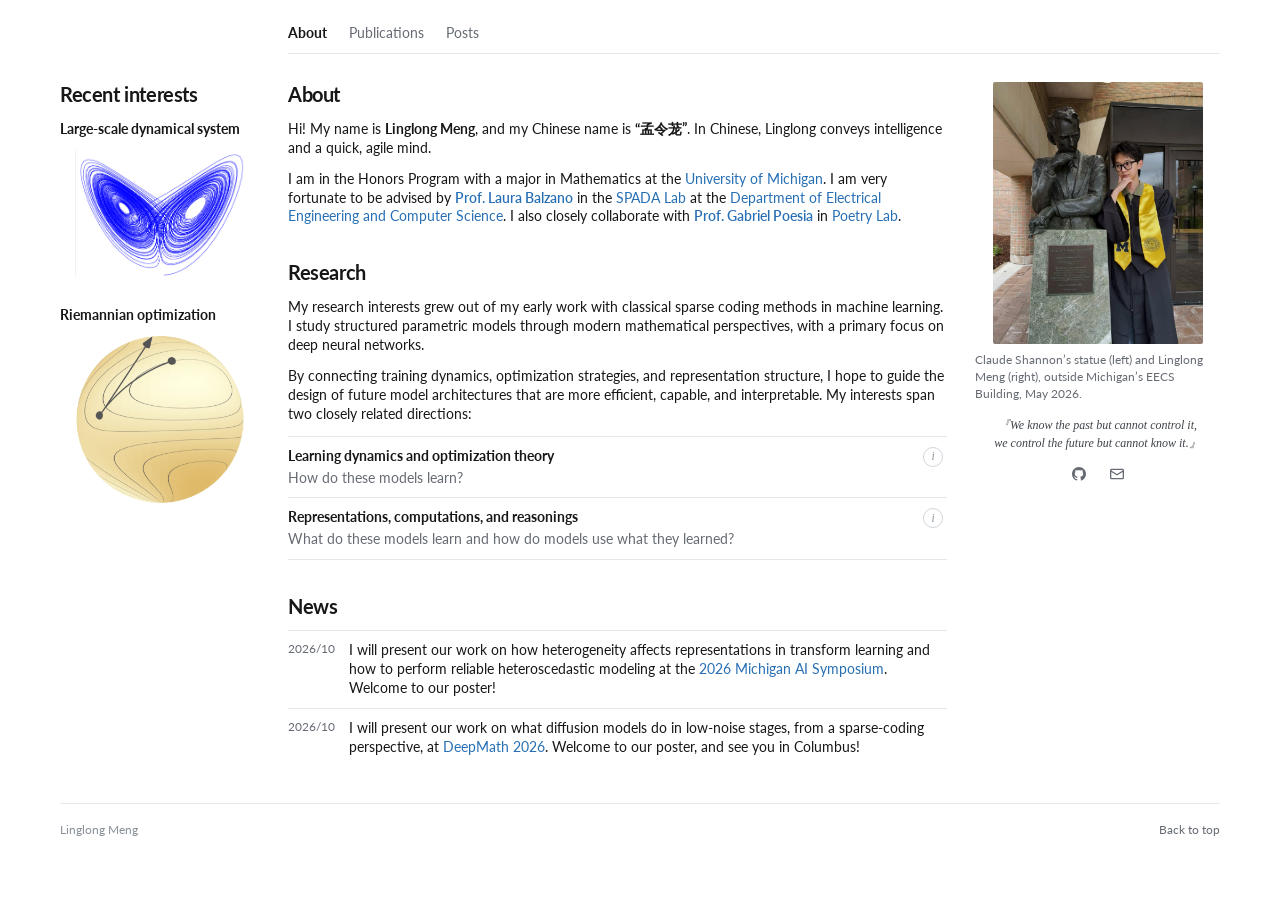
==== index.html @ 14cb66b0 "Reduce recent interests illustrations slightly" ====
<!doctype html>
<html lang="en">
  <head>
    <meta charset="UTF-8" />
    <meta name="viewport" content="width=device-width, initial-scale=1.0" />
    <meta
      name="description"
      content="Linglong Meng studies deep learning theory and optimization at the University of Michigan."
    />
    <meta name="theme-color" content="#ffffff" />
    <meta property="og:title" content="Linglong Meng" />
    <meta
      property="og:description"
      content="Studying deep learning theory and optimization at the University of Michigan."
    />
    <meta property="og:type" content="website" />
    <meta property="og:url" content="https://hideonb8sh.github.io/" />
    <meta
      property="og:image"
      content="https://hideonb8sh.github.io/assets/portrait.jpg"
    />
    <title>Linglong Meng</title>
    <link rel="preconnect" href="https://fonts.googleapis.com" />
    <link rel="preconnect" href="https://fonts.gstatic.com" crossorigin />
    <link
      href="https://fonts.googleapis.com/css2?family=Lato:wght@400;700&amp;display=swap"
      rel="stylesheet"
    />
    <link rel="stylesheet" href="styles.css?v=20261012-3" />
  </head>
  <body class="home-page" id="top">
    <a class="skip-link" href="#main-content">Skip to content</a>

    <div class="page-shell">
      <aside
        class="panel interests-panel interests-column"
        id="recent-interests"
        aria-labelledby="interests-title"
      >
        <h2 class="panel-title" id="interests-title">Recent interests</h2>
        <div class="interest-list">
          <figure class="interest-item">
            <figcaption>Large-scale dynamical system</figcaption>
            <img
              class="dynamics-illustration"
              src="assets/recent-dynamical-system.png"
              alt="Blue trajectories of a dynamical system forming a two-lobed attractor"
              width="762"
              height="595"
              loading="lazy"
            />
          </figure>
          <figure class="interest-item">
            <figcaption>Riemannian optimization</figcaption>
            <img
              src="assets/recent-riemannian-optimization.png"
              alt="Optimization paths and a tangent direction on a curved manifold"
              width="616"
              height="616"
              loading="lazy"
            />
          </figure>
        </div>
      </aside>

      <div class="profile-column">
        <aside class="profile-card" aria-label="Linglong Meng profile">
          <div class="portrait-frame">
            <img
              src="assets/portrait.jpg"
              alt="Claude Shannon statue and Linglong Meng outside the EECS Building"
              width="1361"
              height="1800"
            />
          </div>

          <p class="portrait-caption">
            Claude Shannon’s statue (left) and Linglong Meng (right), outside
            Michigan’s EECS Building, May 2026.
          </p>
          <p class="profile-quote">
            <span>『We know the past but cannot control it,</span>
            <span>we control the future but cannot know it.』</span>
          </p>
          <div class="profile-links" aria-label="Contact links">
            <a
              class="profile-icon-link github-link"
              href="https://github.com/Hideonb8sh"
              target="_blank"
              rel="noreferrer"
              aria-label="Linglong Meng on GitHub"
              title="GitHub"
            >
              <span
                class="profile-icon profile-icon-github"
                aria-hidden="true"
              ></span>
            </a>
            <a
              class="profile-icon-link email-link"
              href="mailto:linglong@umich.edu"
              aria-label="Email Linglong Meng at linglong@umich.edu"
              title="linglong@umich.edu"
            >
              <span
                class="profile-icon profile-icon-mail"
                aria-hidden="true"
              ></span>
            </a>
          </div>
        </aside>

      </div>

      <div class="main-column">
        <nav class="site-nav" aria-label="Primary navigation">
          <a class="active" href="#about" aria-current="page">About</a>
          <a href="publications.html">Publications</a>
          <a href="posts.html">Posts</a>
        </nav>

        <main id="main-content">
          <section class="panel about-panel" id="about" aria-labelledby="about-title">
            <h1 class="panel-title" id="about-title">About</h1>

            <div class="about-copy">
              <p class="intro-line">
                Hi! My name is <span class="person-name">Linglong Meng</span>, and
                my Chinese name is
                <span class="chinese-name" lang="zh">“孟令茏”</span>. In Chinese,
                Linglong conveys intelligence and a quick, agile mind.
              </p>
              <p>
                I am in the Honors Program with a major in Mathematics at the
                <a
                  class="institution-link"
                  href="https://umich.edu/"
                  target="_blank"
                  rel="noreferrer"
                  >University of Michigan</a
                >. I am very fortunate to be advised by
                <a
                  class="person-link"
                  href="https://web.eecs.umich.edu/~girasole/"
                  target="_blank"
                  rel="noreferrer"
                  >Prof. Laura Balzano</a
                >
                in the
                <a
                  class="lab-link"
                  href="https://web.eecs.umich.edu/~girasole/?page_id=235"
                  target="_blank"
                  rel="noreferrer"
                  >SPADA Lab</a
                >
                at the
                <a
                  class="institution-link"
                  href="https://eecs.engin.umich.edu/"
                  target="_blank"
                  rel="noreferrer"
                >Department of Electrical Engineering and Computer Science</a
                >. I also closely collaborate with
                <a
                  class="person-link"
                  href="https://gpoesia.com/"
                  target="_blank"
                  rel="noreferrer"
                  >Prof. Gabriel Poesia</a
                >
                in
                <a
                  class="lab-link"
                  href="https://poetrylab.eecs.umich.edu/"
                  target="_blank"
                  rel="noreferrer"
                  >Poetry Lab</a
                >.
              </p>
            </div>
          </section>

          <section
            class="panel research-panel"
            id="research"
            aria-labelledby="research-title"
          >
            <h2 class="panel-title" id="research-title">Research</h2>
            <p class="research-origin">
              My research interests grew out of my early work with classical sparse
              coding methods in machine learning. I study structured parametric
              models through modern mathematical perspectives, with a primary
              focus on deep neural networks.
            </p>
            <p class="research-origin">
              By connecting training dynamics, optimization strategies, and
              representation structure, I hope to guide the design of future model
              architectures that are more efficient, capable, and interpretable.
              My interests span two closely related directions:
            </p>

            <ol class="research-list">
              <li class="hover-dialog-card" tabindex="0">
                <h3>Learning dynamics and optimization theory</h3>
                <p class="research-card-question">How do these models learn?</p>
                <div class="hover-dialog">
                  <p>
                    I study training dynamics, the implicit bias of optimization
                    algorithms, low-dimensional learning dynamics, and the emergence
                    of features throughout training.
                  </p>
                </div>
              </li>
              <li class="hover-dialog-card" tabindex="0">
                <h3>Representations, computations, and reasonings</h3>
                <p class="research-card-question">
                  What do these models learn and how do models use what they learned?
                </p>
                <div class="hover-dialog">
                  <p>
                    I investigate structured representations, sparse and low-rank
                    structure, functional circuits, and mechanistic explanations of
                    learned computation.
                  </p>
                </div>
              </li>
            </ol>
          </section>

          <section class="panel news-panel" id="news" aria-labelledby="news-title">
            <h2 class="panel-title" id="news-title">News</h2>
            <div class="news-item">
              <time class="news-label" datetime="2026-10">2026/10</time>
              <p>
                I will present our work on how heterogeneity affects representations
                in transform learning and how to perform reliable heteroscedastic
                modeling at the <a
                  href="https://ai.engin.umich.edu/events/2026-ai-symposium/"
                  target="_blank"
                  rel="noreferrer"
                  >2026 Michigan AI Symposium</a
                >. Welcome to our poster!
              </p>
            </div>
            <div class="news-item">
              <time class="news-label" datetime="2026-10">2026/10</time>
              <p>
                I will present our work on what diffusion models do in low-noise
                stages, from a sparse-coding perspective, at <a
                  href="https://deepmath-conference.com/"
                  target="_blank"
                  rel="noreferrer"
                  >DeepMath 2026</a
                >.
                Welcome to our poster, and see you in Columbus!
              </p>
            </div>
          </section>

        </main>
      </div>

    </div>

    <footer class="site-footer">
      <p>Linglong Meng</p>
      <a href="#top">Back to top</a>
    </footer>
  </body>
</html>
---- styles.css ----
:root {
  color-scheme: light;
  --blue: #276fb4;
  --blue-dark: #174f83;
  --text: #171717;
  --muted: #666b73;
  --faint: #8a9098;
  --line: #e4e7eb;
  --line-strong: #cfd5dc;
  --surface: #f6f7f8;
  --paper: #ffffff;
  --yellow: #d49a25;
  --font: "Lato", Verdana, Helvetica, "PingFang SC", "Noto Sans CJK SC",
    sans-serif;
  --serif: Georgia, "Times New Roman", serif;
  --ease-out: cubic-bezier(0.22, 1, 0.36, 1);
}

* { box-sizing: border-box; }
html { scroll-behavior: smooth; }

body {
  min-height: 100vh;
  margin: 0;
  color: var(--text);
  background: var(--paper);
  font-family: var(--font);
  font-size: 14px;
  line-height: 1.35;
  text-rendering: optimizeLegibility;
  -webkit-font-smoothing: antialiased;
}

a { color: var(--blue); text-decoration: none; }
a:hover, a:focus-visible { color: var(--blue-dark); text-decoration: underline; text-underline-offset: 3px; }
a:focus-visible, button:focus-visible, [tabindex="0"]:focus-visible { outline: 2px solid var(--blue); outline-offset: 3px; }

.skip-link {
  position: fixed;
  z-index: 100;
  top: 12px;
  left: 12px;
  padding: 8px 12px;
  color: #fff;
  background: var(--blue-dark);
  transform: translateY(-180%);
  transition: transform 160ms ease;
}

.skip-link:focus { transform: translateY(0); }

.page-shell, .site-footer { width: min(900px, calc(100% - 40px)); margin: 0 auto; }
.page-shell { padding: 24px 0 36px; }
.main-column, main { min-width: 0; }

.site-nav {
  display: flex;
  justify-content: flex-start;
  gap: 22px;
  margin-bottom: 28px;
  padding-bottom: 10px;
  border-bottom: 1px solid var(--line);
  font-size: 14px;
}

.site-nav a { color: var(--muted); }
.site-nav a:hover, .site-nav a:focus-visible, .site-nav a.active { color: var(--text); text-decoration: none; }
.site-nav a.active { font-weight: 700; }

.panel { margin: 0; padding: 0; background: transparent; border: 0; box-shadow: none; }
.panel + .panel, .post-section { margin-top: 34px; }

.section-label, .filter-eyebrow, .post-kicker {
  margin: 0 0 4px;
  color: var(--muted);
  font-size: 12px;
  font-weight: 400;
}

.hero-title, .panel-title, .filter-heading h1 {
  margin: 0 0 14px;
  color: var(--text);
  font-weight: 700;
  letter-spacing: -0.02em;
  line-height: 1.2;
}

.hero-title { font-size: 28px; }
.panel-title, .filter-heading h1 { font-size: 20px; }

.about-copy p, .research-origin, .news-item p { margin: 0 0 12px; }
.about-copy .intro-line { font-size: 14px; }
.person-name, .chinese-name { font-weight: 700; }
.person-link { color: var(--blue); font-weight: 600; }
.institution-link, .lab-link { color: var(--blue); }
.lab-name { color: var(--text); }

/* Home */
.home-page .page-shell {
  width: min(1160px, calc(100% - 40px));
  display: grid;
  grid-template-columns: 200px minmax(0, 1fr) 245px;
  grid-template-rows: auto auto;
  gap: 0 28px;
}

.home-page .site-footer { width: min(1160px, calc(100% - 40px)); }
.home-page .main-column { display: contents; }
.home-page .site-nav { grid-column: 2 / -1; grid-row: 1; }
.home-page .interests-column { grid-column: 1; grid-row: 2; min-width: 0; }
.home-page main { grid-column: 2; grid-row: 2; }
.home-page .profile-column { grid-column: 3; grid-row: 2; }
.profile-card { text-align: center; }

.portrait-frame {
  width: 210px;
  max-width: 100%;
  margin: 0 auto;
  aspect-ratio: 4 / 5;
  overflow: hidden;
  background: var(--surface);
  border-radius: 2px;
}

.portrait-frame img { width: 100%; height: 100%; display: block; object-fit: cover; object-position: 50% 43%; }
.portrait-caption { margin: 8px 0 0; color: var(--muted); font-size: 0.72rem; line-height: 1.45; text-align: left; }

.profile-quote {
  margin: 14px 0 8px;
  color: #3f4349;
  font-family: var(--serif);
  font-size: 0.75rem;
  font-style: italic;
  line-height: 1.5;
}

.profile-quote span { display: block; white-space: nowrap; }

.profile-links { display: flex; justify-content: center; gap: 10px; }
.profile-icon-link { width: 28px; height: 28px; display: grid; place-items: center; color: var(--muted); }
.profile-icon-link:hover, .profile-icon-link:focus-visible { color: var(--blue); border-color: var(--blue); text-decoration: none; }

.profile-icon {
  width: 14px;
  height: 14px;
  display: block;
  background: currentColor;
  mask-repeat: no-repeat;
  mask-position: center;
  mask-size: contain;
  -webkit-mask-repeat: no-repeat;
  -webkit-mask-position: center;
  -webkit-mask-size: contain;
}

.profile-icon-github { mask-image: url("assets/mark-github-16.svg"); -webkit-mask-image: url("assets/mark-github-16.svg"); }
.profile-icon-mail { mask-image: url("assets/mail-16.svg"); -webkit-mask-image: url("assets/mail-16.svg"); }
.news-panel { padding-top: 0; }
.news-panel .panel-title { margin-bottom: 12px; }

.news-item {
  display: flex;
  gap: 14px;
  padding: 10px 0;
  border-top: 1px solid var(--line);
}

.news-label { flex: 0 0 auto; color: var(--muted); font-size: 0.78rem; }
.news-item + .news-item { border-top: 1px solid var(--line); }
.news-item p { margin: 0; }

.research-question {
  margin: 0 0 14px;
}

.research-question p { margin: 0; font: inherit; }
.research-question .research-question-label { margin-bottom: 4px; font-weight: 700; }

.research-list {
  margin: 10px 0 0;
  padding: 0;
  list-style: none;
  border-top: 1px solid var(--line);
}

.research-list li { position: relative; padding: 10px 32px 10px 0; border-bottom: 1px solid var(--line); }
.research-list h3 { margin: 0; font: inherit; font-weight: 700; }
.research-card-question { margin: 3px 0 0; color: var(--muted); font: inherit; }
.research-list .hover-dialog-card::after { top: 10px; }
.research-list .hover-dialog p { font: inherit; line-height: 1.45; }

.interest-list { display: grid; grid-template-columns: minmax(0, 1fr); gap: 24px; }
.interest-item { min-width: 0; margin: 0; }
.interest-item figcaption { margin-bottom: 10px; color: var(--text); font-weight: 700; }
.interest-item img { display: block; width: 85%; max-width: 170px; height: auto; margin: 0 auto; background: var(--paper); }
.interest-item .dynamics-illustration { clip-path: inset(0 0.8% 3.8% 0.3%); }

/* Secondary pages */
.posts-page .page-shell, .publications-page .page-shell { width: min(900px, calc(100% - 40px)); }
.posts-page .profile-column, .publications-page .profile-column { display: none; }
.publications-page .post-section { margin-top: 0; }
.publications-page h1.panel-title { font-size: 28px; }

.filter-panel {
  display: flex;
  align-items: flex-end;
  justify-content: space-between;
  gap: 28px;
  margin-bottom: 44px;
}

.filter-heading h1 { margin-bottom: 0; font-size: 28px; }
.filter-controls { display: flex; flex-wrap: nowrap; justify-content: flex-end; gap: 6px; overflow-x: auto; }

.filter-button, .pagination-button {
  appearance: none;
  border: 1px solid var(--line-strong);
  background: #fff;
  color: var(--muted);
  font: inherit;
  cursor: pointer;
}

.filter-button { flex: 0 0 auto; padding: 6px 10px; border-radius: 999px; font-size: 0.75rem; }
.filter-button:hover, .filter-button:focus-visible, .filter-button.is-active { color: #fff; background: var(--blue); border-color: var(--blue); }
.projects-section-bare { margin-top: 0; }
.section-heading { position: relative; margin-bottom: 4px; }
.section-heading .panel-title { margin-bottom: 0; }
.post-list { display: grid; }
.post-card { position: relative; padding: 18px 0; border-top: 1px solid var(--line); }
.post-card[hidden], .filter-empty[hidden] { display: none; }

.project-feature-card {
  display: grid;
  grid-template-columns: minmax(0, 1fr) 290px;
  grid-template-areas: "title visual" "copy visual";
  gap: 12px 34px;
  align-items: start;
}

.project-feature-title, .project-card > h3 {
  grid-area: title;
  margin: 0;
  color: var(--text);
  font-size: 16px;
  font-weight: 600;
  line-height: 1.35;
}

.project-feature-copy { grid-area: copy; min-width: 0; }
.project-category-labels { display: flex; flex-wrap: wrap; gap: 6px; }

.project-category-label {
  width: fit-content;
  margin: 0 0 13px;
  color: var(--muted);
  font-size: 0.72rem;
  font-weight: 600;
  letter-spacing: 0.035em;
  text-transform: uppercase;
}

.project-category-labels .project-category-label { margin-bottom: 0; }
.project-sublist { margin: 0; padding: 0; display: flex; flex-wrap: wrap; gap: 8px 18px; list-style: none; }
.project-sublist li { position: relative; }
.project-sublist h4 { margin: 0; font-size: 0.82rem; font-weight: 500; }
.project-link, .project-title-link { color: var(--blue); }

.project-visual {
  grid-area: visual;
  min-width: 0;
  margin: 0;
  overflow: hidden;
  border: 1px solid var(--line);
  border-radius: 5px;
  background: #07101d;
}

.project-visual, .project-visual img, .project-visual-animated { width: 100%; aspect-ratio: 3 / 2; }
.project-visual img { height: 100%; display: block; object-fit: cover; }

.project-compact-card { display: grid; grid-template-columns: minmax(0, 1fr) auto; gap: 20px; align-items: center; }
.project-compact-card > h3 { grid-area: auto; font-size: 1.02rem; }

.project-pagination { margin-top: 24px; display: flex; align-items: center; justify-content: center; gap: 8px; }
.project-pagination[hidden] { display: none; }
.pagination-pages { display: flex; gap: 6px; }
.pagination-button { min-width: 34px; min-height: 34px; padding: 5px 10px; border-radius: 4px; font-size: 0.75rem; }
.pagination-button:hover:not(:disabled), .pagination-button:focus-visible, .pagination-button.is-active { color: #fff; background: var(--blue); border-color: var(--blue); }
.pagination-button:disabled { opacity: 0.38; cursor: default; }
.filter-empty { padding: 28px 0; color: var(--muted); border-top: 1px solid var(--line); }
.post-card-empty { color: var(--muted); }
.post-card-empty h3 { margin: 0 0 8px; color: var(--text); font-size: 14px; font-weight: 700; }
.post-card-empty > p:last-child { margin-bottom: 0; }

/* Lightweight hover descriptions */
.hover-dialog-card { position: relative; }

.hover-dialog-card::after {
  content: "i";
  position: absolute;
  top: 17px;
  right: 4px;
  width: 18px;
  height: 18px;
  display: grid;
  place-items: center;
  color: var(--faint);
  border: 1px solid var(--line-strong);
  border-radius: 50%;
  font-family: var(--serif);
  font-size: 0.72rem;
  font-style: italic;
}

.section-heading.hover-dialog-card::after { top: 4px; }
.project-sublist .hover-dialog-card::after { display: none; }

.hover-dialog {
  position: absolute;
  z-index: 1000;
  top: calc(100% + 8px);
  right: 0;
  left: 0;
  padding: 12px 14px;
  color: var(--muted);
  background: #fff;
  border: 1px solid var(--line-strong);
  border-radius: 2px;
  box-shadow: 0 4px 14px rgba(20, 32, 45, 0.08);
  opacity: 0;
  visibility: hidden;
  pointer-events: none;
  transform: translateY(-5px);
  transition: opacity 220ms ease, transform 260ms var(--ease-out), visibility 0s linear 260ms;
}

.hover-dialog::before { content: ""; position: absolute; top: -9px; right: 0; left: 0; height: 9px; }
.hover-dialog p { margin: 0; font-size: 0.8rem; line-height: 1.5; }
.section-heading > .hover-dialog { top: auto; right: auto; bottom: calc(100% + 8px); width: min(520px, 100%); }

.hover-dialog-card:hover > .hover-dialog,
.hover-dialog-card:focus > .hover-dialog,
.hover-dialog-card:focus-within > .hover-dialog {
  opacity: 1;
  visibility: visible;
  pointer-events: auto;
  transform: translateY(0);
  transition-delay: 80ms, 80ms, 0s;
}

/* Project animation layers */
.project-animation { position: relative; width: 100%; height: 100%; overflow: hidden; isolation: isolate; background: #07101d; }

.project-animation .animation-layer {
  position: absolute;
  inset: 0;
  width: 100%;
  height: 100%;
  display: block;
  object-fit: cover;
  background: transparent;
  will-change: opacity, transform, clip-path;
}

.geodesic-landscape-base { z-index: 1; clip-path: inset(0 50% 0 0); }
.geodesic-manifold-base { z-index: 2; opacity: 0; clip-path: inset(0 48% 0 52%); }
.geodesic-motion-layer { position: absolute; z-index: 3; inset: 0; width: 100%; height: 100%; pointer-events: none; }

.geodesic-drawn-path, .geodesic-map-arrow path {
  fill: none;
  stroke: #07101b;
  stroke-linecap: round;
  stroke-linejoin: round;
  vector-effect: non-scaling-stroke;
}

.geodesic-drawn-path { stroke-width: 5; stroke-dasharray: 1; stroke-dashoffset: 1; }
.geodesic-point { fill: #07101b; opacity: 0; transform-box: fill-box; transform-origin: center; }
.geodesic-map-arrow { color: #f4c94c; opacity: 0; transform-box: fill-box; transform-origin: center; }
.geodesic-map-arrow path { stroke: currentColor; stroke-width: 6; }

.project-card.is-animating .geodesic-landscape-path { animation: geodesic-left-path 7.2s linear infinite both; }
.project-card.is-animating .geodesic-landscape-start { animation: geodesic-left-start 7.2s ease infinite both; }
.project-card.is-animating .geodesic-landscape-end { animation: geodesic-left-end 7.2s ease infinite both; }
.project-card.is-animating .geodesic-map-arrow { animation: geodesic-arrow-sequence 7.2s var(--ease-out) infinite both; }
.project-card.is-animating .geodesic-manifold-base { animation: geodesic-manifold-reveal 7.2s var(--ease-out) infinite both; }
.project-card.is-animating .geodesic-manifold-path { animation: geodesic-right-path 7.2s linear infinite both; }
.project-card.is-animating .geodesic-manifold-start { animation: geodesic-right-start 7.2s ease infinite both; }
.project-card.is-animating .geodesic-manifold-end { animation: geodesic-right-end 7.2s ease infinite both; }

@keyframes geodesic-left-path {
  0%, 2% { opacity: 0; stroke-dashoffset: 1; }
  4% { opacity: 1; stroke-dashoffset: 1; }
  29%, 95% { opacity: 1; stroke-dashoffset: 0; }
  100% { opacity: 0; stroke-dashoffset: 0; }
}

@keyframes geodesic-left-start {
  0%, 2% { opacity: 0; transform: scale(0.5); }
  4%, 95% { opacity: 1; transform: scale(1); }
  100% { opacity: 0; transform: scale(1); }
}

@keyframes geodesic-left-end {
  0%, 27% { opacity: 0; transform: scale(0.5); }
  30%, 95% { opacity: 1; transform: scale(1); }
  100% { opacity: 0; transform: scale(1); }
}

@keyframes geodesic-arrow-sequence {
  0%, 33% { opacity: 0; transform: translateX(-12px) scale(0.9); }
  41%, 95% { opacity: 1; transform: translateX(0) scale(1); }
  100% { opacity: 0; transform: translateX(0) scale(1); }
}

@keyframes geodesic-manifold-reveal {
  0%, 43% { opacity: 0; clip-path: inset(0 48% 0 52%); }
  63%, 95% { opacity: 1; clip-path: inset(0 0 0 52%); }
  100% { opacity: 0; clip-path: inset(0 0 0 52%); }
}

@keyframes geodesic-right-path {
  0%, 65% { opacity: 0; stroke-dashoffset: 1; }
  67% { opacity: 1; stroke-dashoffset: 1; }
  91%, 95% { opacity: 1; stroke-dashoffset: 0; }
  100% { opacity: 0; stroke-dashoffset: 0; }
}

@keyframes geodesic-right-start {
  0%, 65% { opacity: 0; transform: scale(0.5); }
  67%, 95% { opacity: 1; transform: scale(1); }
  100% { opacity: 0; transform: scale(1); }
}

@keyframes geodesic-right-end {
  0%, 89% { opacity: 0; transform: scale(0.5); }
  92%, 95% { opacity: 1; transform: scale(1); }
  100% { opacity: 0; transform: scale(1); }
}

.lowdim-data-layer { z-index: 1; }
.lowdim-people-layer { z-index: 2; opacity: 0; }
.lowdim-pulled-layer { z-index: 3; opacity: 0; }
.lowdim-arrow-layer { z-index: 4; opacity: 0; }
.lowdim-manifold-layer { z-index: 5; opacity: 0; }
.project-card.is-animating .lowdim-people-layer { animation: lowdim-people-sequence 9s var(--ease-out) infinite both; }
.project-card.is-animating .lowdim-pulled-layer { animation: lowdim-pulled-sequence 9s var(--ease-out) infinite both; }
.project-card.is-animating .lowdim-arrow-layer { animation: lowdim-arrow-sequence 9s var(--ease-out) infinite both; }
.project-card.is-animating .lowdim-manifold-layer { animation: lowdim-manifold-sequence 9s var(--ease-out) infinite both; }

@keyframes lowdim-people-sequence {
  0% { opacity: 0; }
  2% { opacity: 0.2; }
  12%, 91% { opacity: 1; }
  100% { opacity: 0; }
}

@keyframes lowdim-pulled-sequence {
  0%, 22% { opacity: 0; }
  40%, 91% { opacity: 1; }
  100% { opacity: 0; }
}

@keyframes lowdim-arrow-sequence {
  0%, 44% { opacity: 0; }
  58%, 91% { opacity: 1; }
  100% { opacity: 0; }
}

@keyframes lowdim-manifold-sequence {
  0%, 60% { opacity: 0; }
  74%, 91% { opacity: 1; }
  100% { opacity: 0; }
}

.site-footer {
  min-height: 54px;
  display: flex;
  align-items: center;
  justify-content: space-between;
  color: var(--faint);
  border-top: 1px solid var(--line);
  font-size: 0.76rem;
}

.site-footer p { margin: 0; }
.site-footer a { color: var(--muted); }

@media (max-width: 1100px) {
  .home-page .page-shell { grid-template-columns: 170px minmax(0, 1fr) 245px; column-gap: 24px; }
}

@media (max-width: 760px) {
  .page-shell, .home-page .page-shell, .posts-page .page-shell, .publications-page .page-shell, .site-footer, .home-page .site-footer { width: min(100% - 28px, 620px); }
  .page-shell { padding-top: 20px; }
  .site-nav { justify-content: flex-start; margin-bottom: 24px; overflow-x: auto; }
  .home-page .page-shell { display: flex; flex-direction: column; }
  .home-page .main-column { display: contents; }
  .home-page .site-nav { order: 1; }
  .home-page .profile-column { order: 2; width: min(100%, 245px); margin: 0 auto 28px; }
  .home-page .portrait-frame { width: 190px; }
  .home-page main { order: 3; }
  .home-page .interests-column { order: 4; margin-top: 34px; }
  .filter-panel { display: block; }
  .filter-controls { justify-content: flex-start; margin-top: 20px; padding-bottom: 4px; }
  .project-feature-card { grid-template-columns: 1fr; grid-template-areas: "title" "copy" "visual"; }
  .project-visual { width: min(100%, 420px); margin-top: 8px; }
  .project-compact-card { grid-template-columns: 1fr; gap: 9px; }
}

@media (hover: none) {
  .geodesic-manifold-base { opacity: 1; clip-path: inset(0 0 0 52%); }
  .geodesic-drawn-path { opacity: 1; stroke-dashoffset: 0; }
  .geodesic-point, .geodesic-map-arrow, .lowdim-manifold-layer { opacity: 1; }
}

@media (max-width: 420px) {
  .interest-list { grid-template-columns: 1fr; gap: 22px; }
}

@media (prefers-reduced-motion: reduce) {
  html { scroll-behavior: auto; }
  *, *::before, *::after { animation: none !important; transition-duration: 0.01ms !important; }
  .geodesic-manifold-base { opacity: 1 !important; clip-path: inset(0 0 0 52%) !important; }
  .geodesic-drawn-path { opacity: 1 !important; stroke-dashoffset: 0 !important; }
  .geodesic-point, .geodesic-map-arrow, .lowdim-manifold-layer { opacity: 1 !important; transform: none !important; }
}
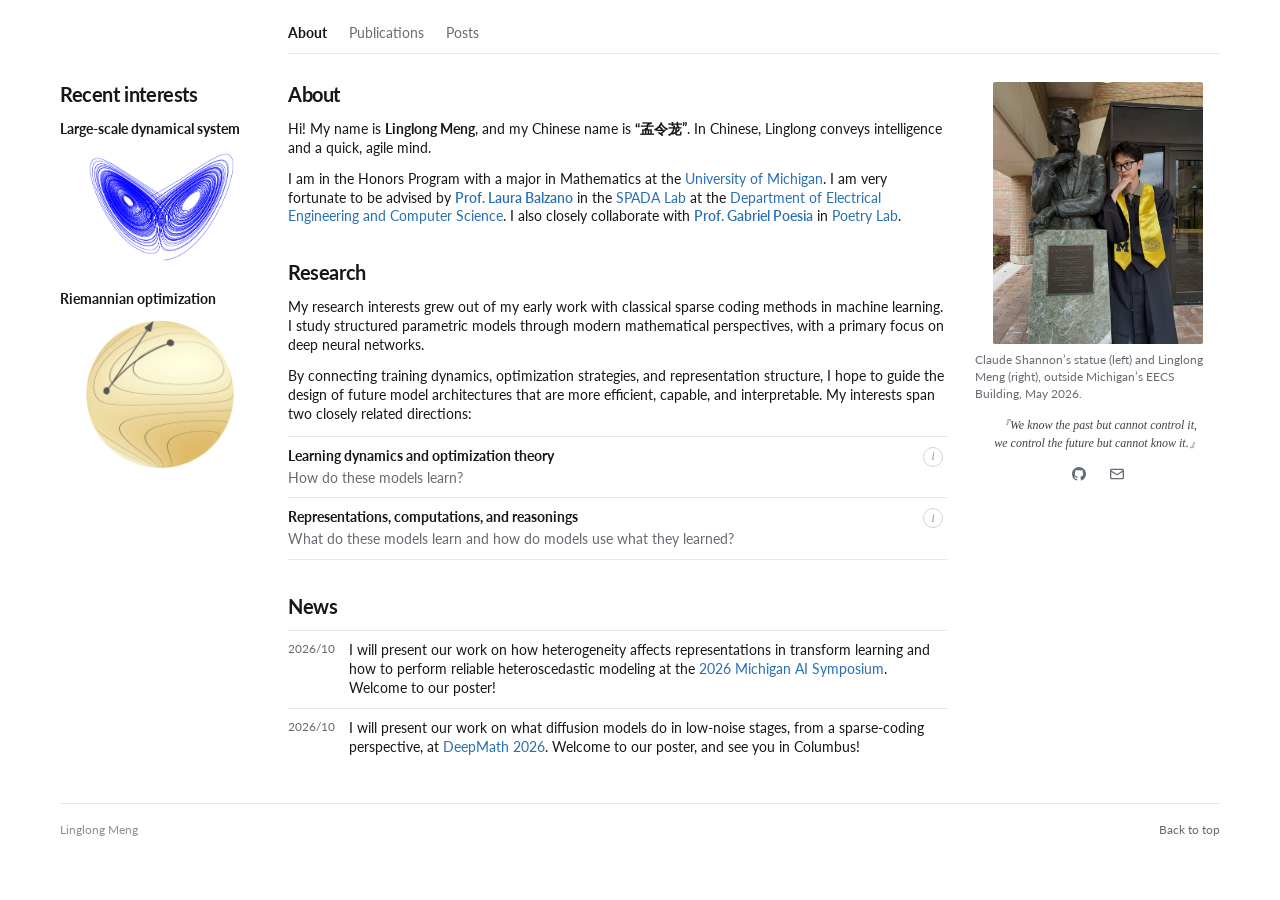
==== commit c140b585: "Remove plot border remnants and shrink interest illustrations" ====
--- a/index.html
+++ b/index.html
@@ -26,7 +26,7 @@
       href="https://fonts.googleapis.com/css2?family=Lato:wght@400;700&amp;display=swap"
       rel="stylesheet"
     />
-    <link rel="stylesheet" href="styles.css?v=20261012-3" />
+    <link rel="stylesheet" href="styles.css?v=20261012-4" />
   </head>
   <body class="home-page" id="top">
     <a class="skip-link" href="#main-content">Skip to content</a>
--- a/styles.css
+++ b/styles.css
@@ -192,8 +192,8 @@
 .interest-list { display: grid; grid-template-columns: minmax(0, 1fr); gap: 24px; }
 .interest-item { min-width: 0; margin: 0; }
 .interest-item figcaption { margin-bottom: 10px; color: var(--text); font-weight: 700; }
-.interest-item img { display: block; width: 85%; max-width: 170px; height: auto; margin: 0 auto; background: var(--paper); }
-.interest-item .dynamics-illustration { clip-path: inset(0 0.8% 3.8% 0.3%); }
+.interest-item img { display: block; width: 75%; max-width: 150px; height: auto; margin: 0 auto; background: var(--paper); }
+.interest-item .dynamics-illustration { clip-path: inset(0.5% 1% 4.2% 2%); }
 
 /* Secondary pages */
 .posts-page .page-shell, .publications-page .page-shell { width: min(900px, calc(100% - 40px)); }
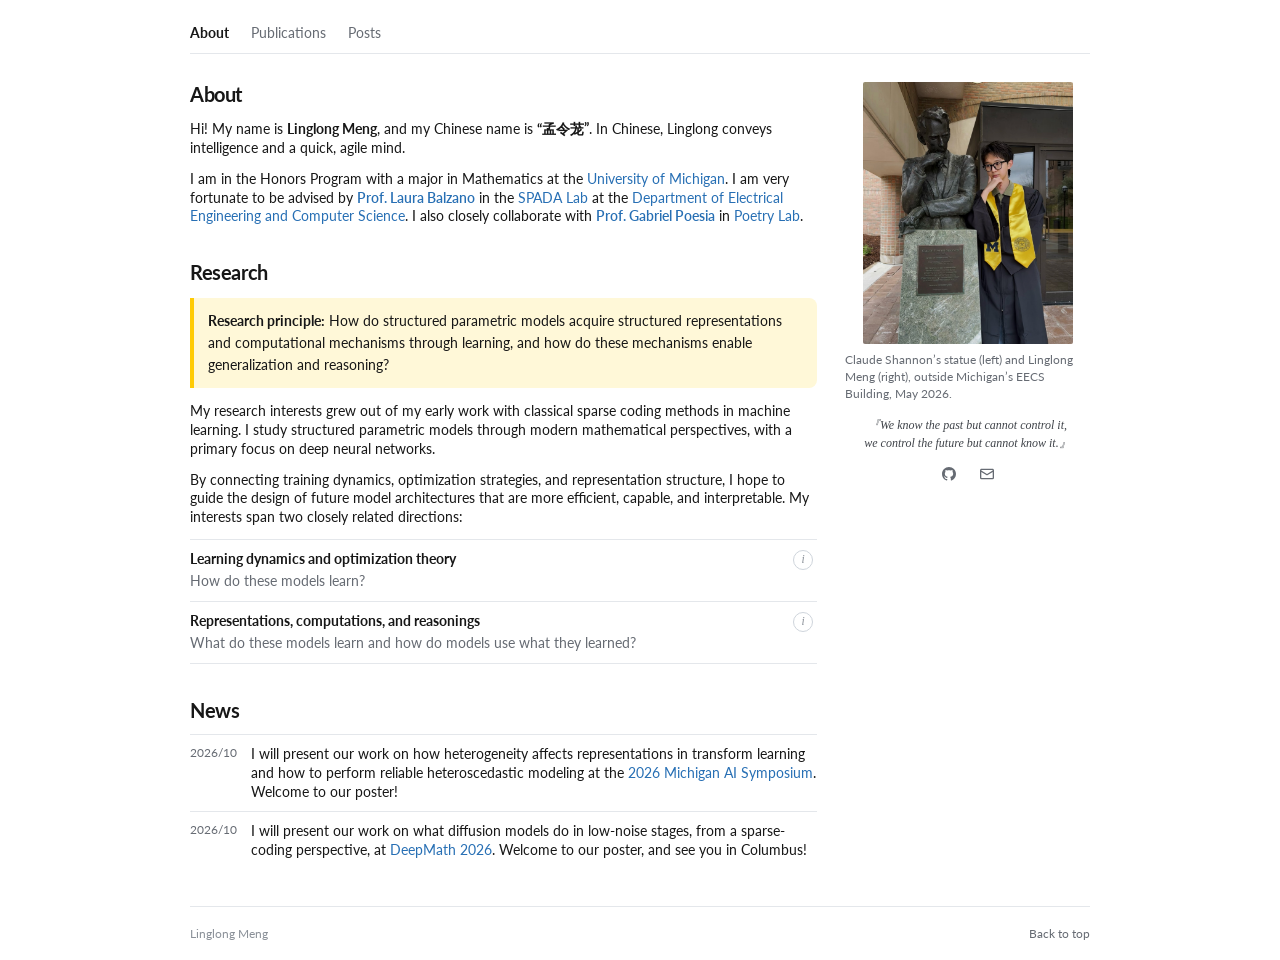
==== commit 9b4e709b: "Restore research principle note and remove recent interests" ====
--- a/index.html
+++ b/index.html
@@ -26,43 +26,12 @@
       href="https://fonts.googleapis.com/css2?family=Lato:wght@400;700&amp;display=swap"
       rel="stylesheet"
     />
-    <link rel="stylesheet" href="styles.css?v=20261012-4" />
+    <link rel="stylesheet" href="styles.css?v=20261014-1" />
   </head>
   <body class="home-page" id="top">
     <a class="skip-link" href="#main-content">Skip to content</a>
 
     <div class="page-shell">
-      <aside
-        class="panel interests-panel interests-column"
-        id="recent-interests"
-        aria-labelledby="interests-title"
-      >
-        <h2 class="panel-title" id="interests-title">Recent interests</h2>
-        <div class="interest-list">
-          <figure class="interest-item">
-            <figcaption>Large-scale dynamical system</figcaption>
-            <img
-              class="dynamics-illustration"
-              src="assets/recent-dynamical-system.png"
-              alt="Blue trajectories of a dynamical system forming a two-lobed attractor"
-              width="762"
-              height="595"
-              loading="lazy"
-            />
-          </figure>
-          <figure class="interest-item">
-            <figcaption>Riemannian optimization</figcaption>
-            <img
-              src="assets/recent-riemannian-optimization.png"
-              alt="Optimization paths and a tangent direction on a curved manifold"
-              width="616"
-              height="616"
-              loading="lazy"
-            />
-          </figure>
-        </div>
-      </aside>
-
       <div class="profile-column">
         <aside class="profile-card" aria-label="Linglong Meng profile">
           <div class="portrait-frame">
@@ -187,6 +156,12 @@
             aria-labelledby="research-title"
           >
             <h2 class="panel-title" id="research-title">Research</h2>
+            <p class="research-question">
+              <strong>Research principle:</strong>
+              How do structured parametric models acquire structured
+              representations and computational mechanisms through learning,
+              and how do these mechanisms enable generalization and reasoning?
+            </p>
             <p class="research-origin">
               My research interests grew out of my early work with classical sparse
               coding methods in machine learning. I study structured parametric
--- a/styles.css
+++ b/styles.css
@@ -97,19 +97,18 @@
 
 /* Home */
 .home-page .page-shell {
-  width: min(1160px, calc(100% - 40px));
+  width: min(900px, calc(100% - 40px));
   display: grid;
-  grid-template-columns: 200px minmax(0, 1fr) 245px;
+  grid-template-columns: minmax(0, 1fr) 245px;
   grid-template-rows: auto auto;
   gap: 0 28px;
 }
 
-.home-page .site-footer { width: min(1160px, calc(100% - 40px)); }
+.home-page .site-footer { width: min(900px, calc(100% - 40px)); }
 .home-page .main-column { display: contents; }
-.home-page .site-nav { grid-column: 2 / -1; grid-row: 1; }
-.home-page .interests-column { grid-column: 1; grid-row: 2; min-width: 0; }
-.home-page main { grid-column: 2; grid-row: 2; }
-.home-page .profile-column { grid-column: 3; grid-row: 2; }
+.home-page .site-nav { grid-column: 1 / -1; grid-row: 1; }
+.home-page main { grid-column: 1; grid-row: 2; }
+.home-page .profile-column { grid-column: 2; grid-row: 2; }
 .profile-card { text-align: center; }
 
 .portrait-frame {
@@ -171,10 +170,13 @@
 
 .research-question {
   margin: 0 0 14px;
-}
-
-.research-question p { margin: 0; font: inherit; }
-.research-question .research-question-label { margin-bottom: 4px; font-weight: 700; }
+  padding: 0.8em 1em;
+  border-left: 4px solid #ffcb05;
+  border-radius: 0 8px 8px 0;
+  background: #fff8d8;
+  font: inherit;
+  line-height: 1.6;
+}
 
 .research-list {
   margin: 10px 0 0;
@@ -188,12 +190,6 @@
 .research-card-question { margin: 3px 0 0; color: var(--muted); font: inherit; }
 .research-list .hover-dialog-card::after { top: 10px; }
 .research-list .hover-dialog p { font: inherit; line-height: 1.45; }
-
-.interest-list { display: grid; grid-template-columns: minmax(0, 1fr); gap: 24px; }
-.interest-item { min-width: 0; margin: 0; }
-.interest-item figcaption { margin-bottom: 10px; color: var(--text); font-weight: 700; }
-.interest-item img { display: block; width: 75%; max-width: 150px; height: auto; margin: 0 auto; background: var(--paper); }
-.interest-item .dynamics-illustration { clip-path: inset(0.5% 1% 4.2% 2%); }
 
 /* Secondary pages */
 .posts-page .page-shell, .publications-page .page-shell { width: min(900px, calc(100% - 40px)); }
@@ -487,10 +483,6 @@
 .site-footer p { margin: 0; }
 .site-footer a { color: var(--muted); }
 
-@media (max-width: 1100px) {
-  .home-page .page-shell { grid-template-columns: 170px minmax(0, 1fr) 245px; column-gap: 24px; }
-}
-
 @media (max-width: 760px) {
   .page-shell, .home-page .page-shell, .posts-page .page-shell, .publications-page .page-shell, .site-footer, .home-page .site-footer { width: min(100% - 28px, 620px); }
   .page-shell { padding-top: 20px; }
@@ -501,7 +493,6 @@
   .home-page .profile-column { order: 2; width: min(100%, 245px); margin: 0 auto 28px; }
   .home-page .portrait-frame { width: 190px; }
   .home-page main { order: 3; }
-  .home-page .interests-column { order: 4; margin-top: 34px; }
   .filter-panel { display: block; }
   .filter-controls { justify-content: flex-start; margin-top: 20px; padding-bottom: 4px; }
   .project-feature-card { grid-template-columns: 1fr; grid-template-areas: "title" "copy" "visual"; }
@@ -513,10 +504,6 @@
   .geodesic-manifold-base { opacity: 1; clip-path: inset(0 0 0 52%); }
   .geodesic-drawn-path { opacity: 1; stroke-dashoffset: 0; }
   .geodesic-point, .geodesic-map-arrow, .lowdim-manifold-layer { opacity: 1; }
-}
-
-@media (max-width: 420px) {
-  .interest-list { grid-template-columns: 1fr; gap: 22px; }
 }
 
 @media (prefers-reduced-motion: reduce) {
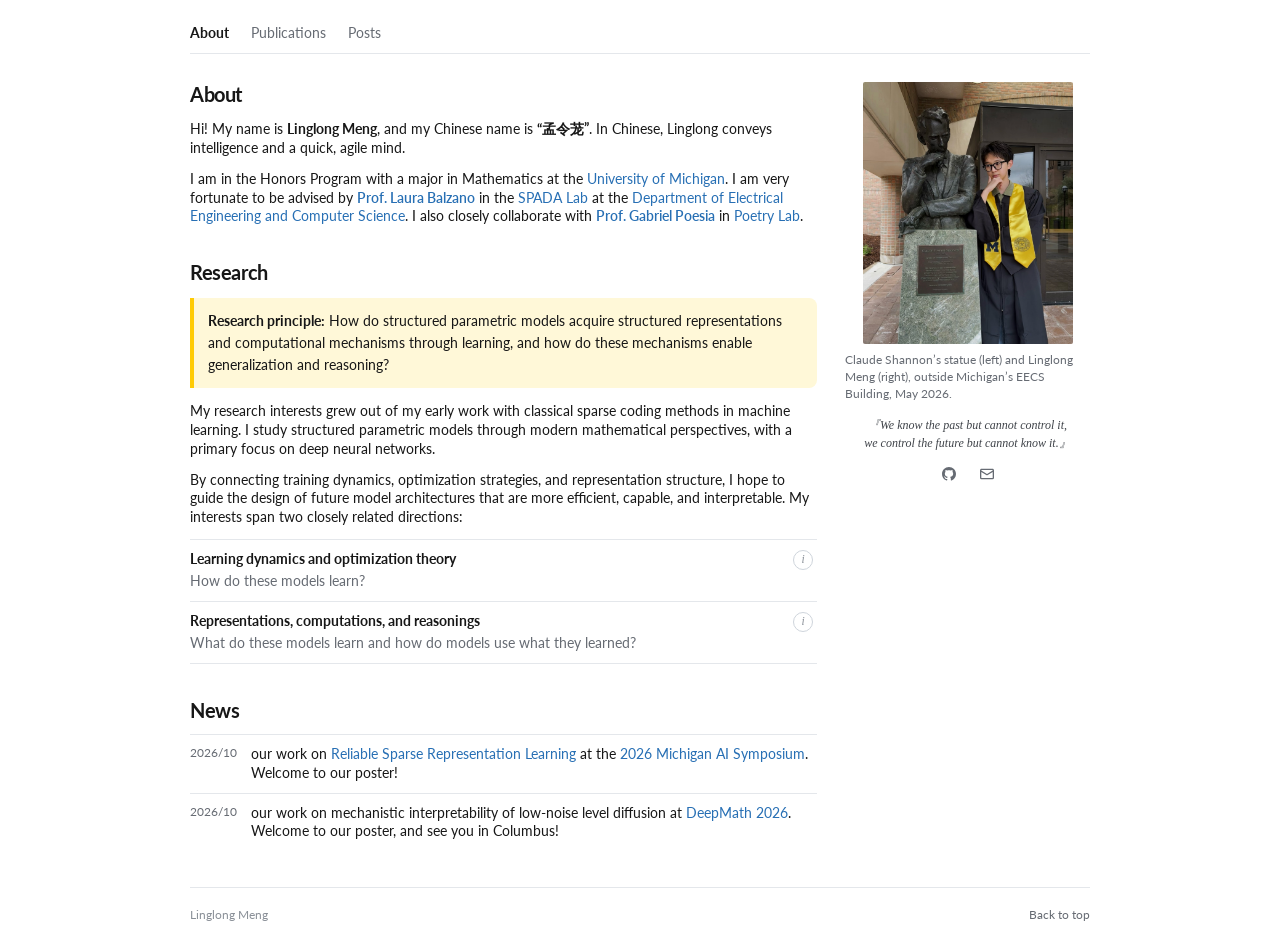
==== commit 457838bb: "Update first two news items for Michigan AI Symposium and DeepMath" ====
--- a/index.html
+++ b/index.html
@@ -208,9 +208,10 @@
             <div class="news-item">
               <time class="news-label" datetime="2026-10">2026/10</time>
               <p>
-                I will present our work on how heterogeneity affects representations
-                in transform learning and how to perform reliable heteroscedastic
-                modeling at the <a
+                our work on <a
+                  href="https://hideonb8sh.github.io/reliable-sparse-representation-learning.html"
+                  >Reliable Sparse Representation Learning</a
+                > at the <a
                   href="https://ai.engin.umich.edu/events/2026-ai-symposium/"
                   target="_blank"
                   rel="noreferrer"
@@ -221,8 +222,8 @@
             <div class="news-item">
               <time class="news-label" datetime="2026-10">2026/10</time>
               <p>
-                I will present our work on what diffusion models do in low-noise
-                stages, from a sparse-coding perspective, at <a
+                our work on mechanistic interpretability of low-noise level
+                diffusion at <a
                   href="https://deepmath-conference.com/"
                   target="_blank"
                   rel="noreferrer"
--- a/styles.css
+++ b/styles.css
@@ -225,6 +225,67 @@
 .post-list { display: grid; }
 .post-card { position: relative; padding: 18px 0; border-top: 1px solid var(--line); }
 .post-card[hidden], .filter-empty[hidden] { display: none; }
+
+.project-post-summary { display: grid; grid-template-columns: minmax(0, 1fr) 220px; gap: 8px 28px; align-items: start; }
+.project-post-summary h1, .project-post-summary h2 { grid-column: 1; margin: 0; font-size: 18px; line-height: 1.35; }
+.project-post-summary > p { grid-column: 1; margin: 0; line-height: 1.55; }
+.project-post-cover { grid-column: 2; grid-row: 1 / span 3; display: block; width: 100%; margin: 0; background: #fff; }
+.project-post-cover img { display: block; width: 100%; height: auto; }
+.project-detail { max-width: 760px; }
+.project-detail > p { max-width: 76ch; line-height: 1.55; }
+.project-back { margin: 0 0 18px; font-size: 13px; }
+.project-paper-title { color: var(--muted); font-style: italic; }
+.project-post-summary > .paper-status { margin: 0; color: var(--muted); font-size: 12px; font-style: italic; line-height: 1.5; }
+.paper-status strong { margin-inline-start: .12em; color: #555; font-style: normal; font-weight: 700; white-space: nowrap; }
+@media (max-width: 600px) {
+  .project-post-summary { grid-template-columns: minmax(0, 1fr) 112px; column-gap: 16px; }
+}
+.objective-evolution { position: relative; width: min(100%, 620px); margin: 24px 0 2px; --objective-play-state: running; }
+.objective-evolution[data-paused="true"] { --objective-play-state: paused; }
+.objective-evolution > figcaption { position: absolute; width: 1px; height: 1px; margin: -1px; padding: 0; overflow: hidden; clip-path: inset(50%); white-space: nowrap; }
+.objective-toggle { position: absolute; top: -11px; right: 0; display: inline-flex; align-items: center; gap: 3px; padding: 0; border: 0; background: none; color: var(--faint); font: inherit; font-size: 10px; cursor: pointer; }
+.objective-toggle:hover { color: var(--blue-dark); }
+.objective-toggle:focus-visible { outline: 2px solid var(--blue); outline-offset: 3px; }
+.objective-toggle[hidden], .objective-play-icon { display: none; }
+[data-paused="true"] .objective-pause-icon { display: none; }
+[data-paused="true"] .objective-play-icon { display: block; }
+.objective-toggle svg { width: 9px; height: 9px; }
+.objective-stage { display: grid; grid-template-columns: 68px minmax(0, 1fr); align-items: center; column-gap: 10px; }
+.objective-label { margin: 0; color: var(--muted); font-size: 11px; font-weight: 400; }
+.objective-equation { display: flex; flex-wrap: wrap; align-items: center; justify-content: flex-start; gap: 5px 3px; min-width: 0; }
+.objective-equation math { flex: 0 0 auto; font-family: "Cambria Math", "STIX Two Math", math; font-size: 16px; }
+.objective-equation mi[mathvariant="bold"] { font-weight: 700; }
+.objective-equation .objective-bracket { font-size: 1.6em; }
+.objective-equation .objective-weight { color: var(--blue-dark); }
+.objective-transition { display: flex; align-items: center; justify-content: center; height: 14px; margin: 2px 0 2px 78px; color: #9aa5b1; }
+.objective-key { display: flex; flex-wrap: wrap; gap: 4px 16px; margin: 7px 0 0 78px; color: var(--muted); font-size: 10px; }
+.objective-key > span { display: inline-flex; align-items: center; gap: 4px; }
+.objective-key math { color: var(--blue-dark); font-family: "Cambria Math", "STIX Two Math", math; font-size: 13px; }
+.objective-evolution[data-ready] .objective-equation > math:nth-child(2) .objective-weight { animation: objective-weight-fade 7s ease-in-out infinite; }
+.objective-evolution[data-ready] .objective-equation > math:nth-child(3) .objective-weight { animation: objective-weight-fade 7s .4s ease-in-out infinite; }
+.objective-evolution[data-ready] * { animation-play-state: var(--objective-play-state) !important; }
+@keyframes objective-weight-fade { 0%, 12%, 100% { opacity: .35; } 30%, 85% { opacity: 1; } }
+@media (max-width: 600px) {
+  .objective-stage { grid-template-columns: 54px minmax(0, 1fr); column-gap: 6px; }
+  .objective-equation math { font-size: 15px; }
+  .objective-transition, .objective-key { margin-left: 60px; }
+}
+@media (prefers-reduced-motion: reduce) {
+  .objective-evolution[data-ready] * { animation: none !important; }
+  .objective-evolution .objective-weight { opacity: 1; }
+  .objective-evolution .objective-toggle { display: none; }
+}
+.project-video { margin: 20px 0 0; }
+.project-video video {
+  display: block;
+  width: 100%;
+  height: auto;
+  aspect-ratio: 16 / 9;
+  border: 1px solid var(--line);
+  border-radius: 3px;
+  background: var(--surface);
+}
+.project-video figcaption { margin-top: 8px; color: var(--muted); font-size: 12px; }
 
 .project-feature-card {
   display: grid;
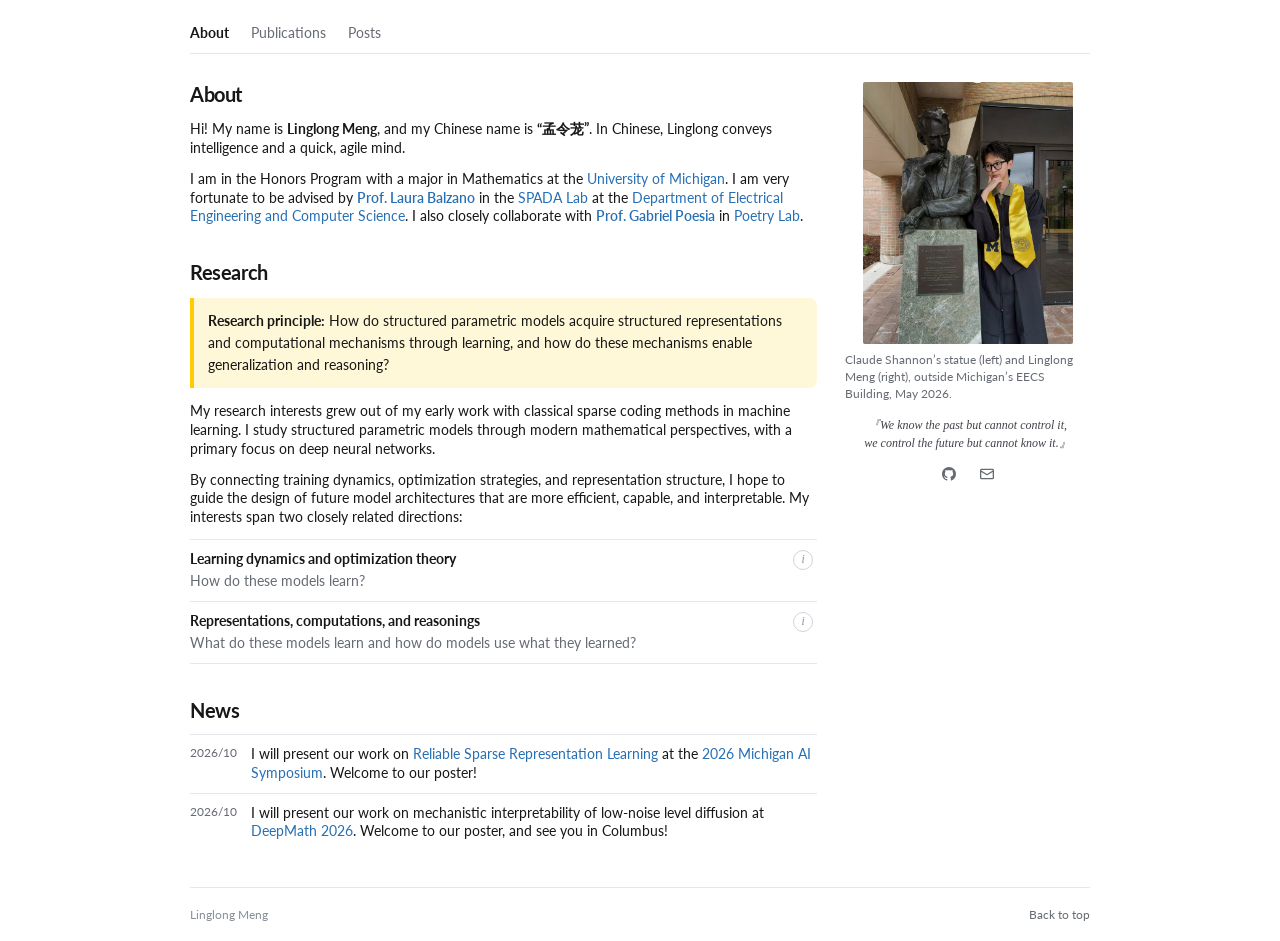
==== commit bcbff349: "Restore I will present before our work in both news items" ====
--- a/index.html
+++ b/index.html
@@ -208,7 +208,7 @@
             <div class="news-item">
               <time class="news-label" datetime="2026-10">2026/10</time>
               <p>
-                our work on <a
+                I will present our work on <a
                   href="https://hideonb8sh.github.io/reliable-sparse-representation-learning.html"
                   >Reliable Sparse Representation Learning</a
                 > at the <a
@@ -222,7 +222,7 @@
             <div class="news-item">
               <time class="news-label" datetime="2026-10">2026/10</time>
               <p>
-                our work on mechanistic interpretability of low-noise level
+                I will present our work on mechanistic interpretability of low-noise level
                 diffusion at <a
                   href="https://deepmath-conference.com/"
                   target="_blank"
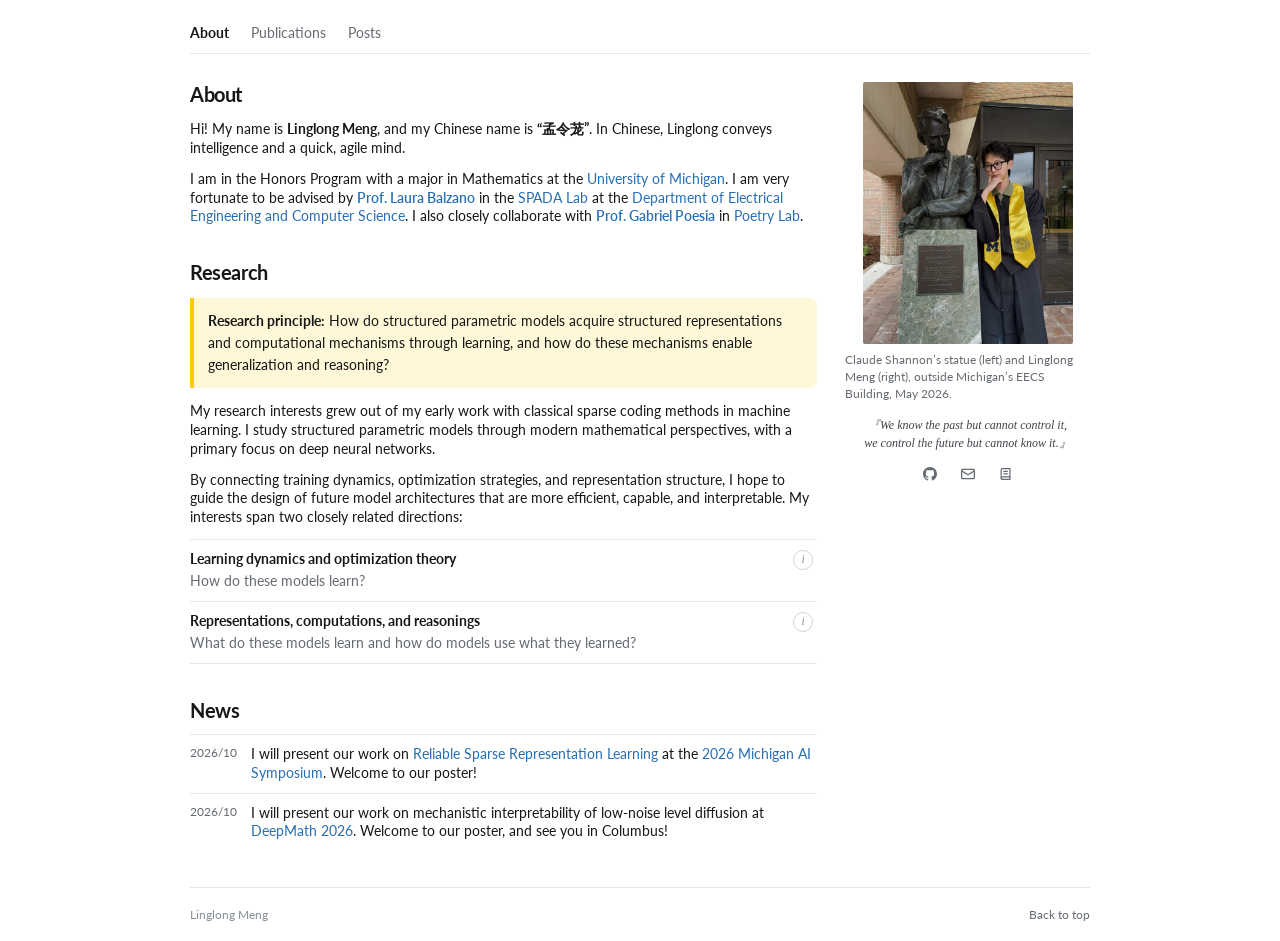
==== commit e69183b9: "Add personal blog and homepage profile link" ====
--- a/index.html
+++ b/index.html
@@ -51,7 +51,7 @@
             <span>『We know the past but cannot control it,</span>
             <span>we control the future but cannot know it.』</span>
           </p>
-          <div class="profile-links" aria-label="Contact links">
+          <nav class="profile-links" aria-label="Profile links">
             <a
               class="profile-icon-link github-link"
               href="https://github.com/Hideonb8sh"
@@ -76,7 +76,29 @@
                 aria-hidden="true"
               ></span>
             </a>
-          </div>
+            <a
+              class="profile-icon-link"
+              href="blog.html"
+              aria-label="Blog"
+              title="Blog"
+            >
+              <svg
+                aria-hidden="true"
+                focusable="false"
+                width="14"
+                height="14"
+                viewBox="0 0 16 16"
+                fill="none"
+                stroke="currentColor"
+                stroke-width="1.4"
+                stroke-linecap="round"
+                stroke-linejoin="round"
+              >
+                <path d="M4 1.75h8.5v12.5H4a1.5 1.5 0 0 1-1.5-1.5v-9.5A1.5 1.5 0 0 1 4 1.75Z" />
+                <path d="M2.5 12.75A1.5 1.5 0 0 1 4 11.25h8.5M5.5 5h4m-4 2.75h4" />
+              </svg>
+            </a>
+          </nav>
         </aside>
 
       </div>
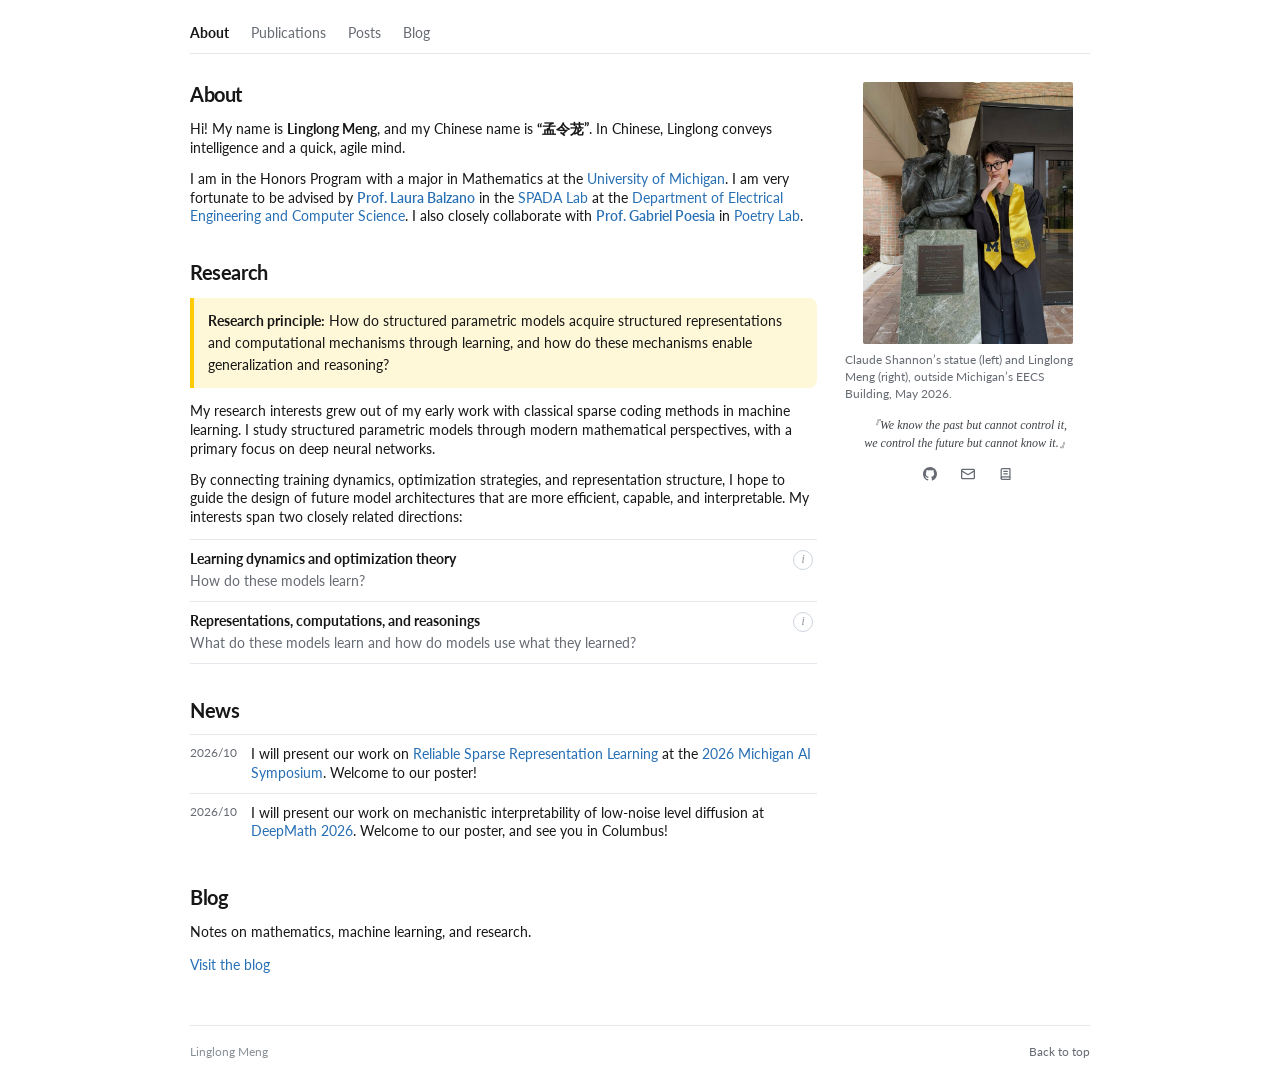
==== commit d5dc4b6f: "Show blog section on the homepage" ====
--- a/index.html
+++ b/index.html
@@ -108,6 +108,7 @@
           <a class="active" href="#about" aria-current="page">About</a>
           <a href="publications.html">Publications</a>
           <a href="posts.html">Posts</a>
+          <a href="#blog">Blog</a>
         </nav>
 
         <main id="main-content">
@@ -256,6 +257,11 @@
             </div>
           </section>
 
+          <section class="panel" id="blog" aria-labelledby="blog-title">
+            <h2 class="panel-title" id="blog-title">Blog</h2>
+            <p>Notes on mathematics, machine learning, and research.</p>
+            <p><a href="blog.html">Visit the blog</a></p>
+          </section>
         </main>
       </div>
 
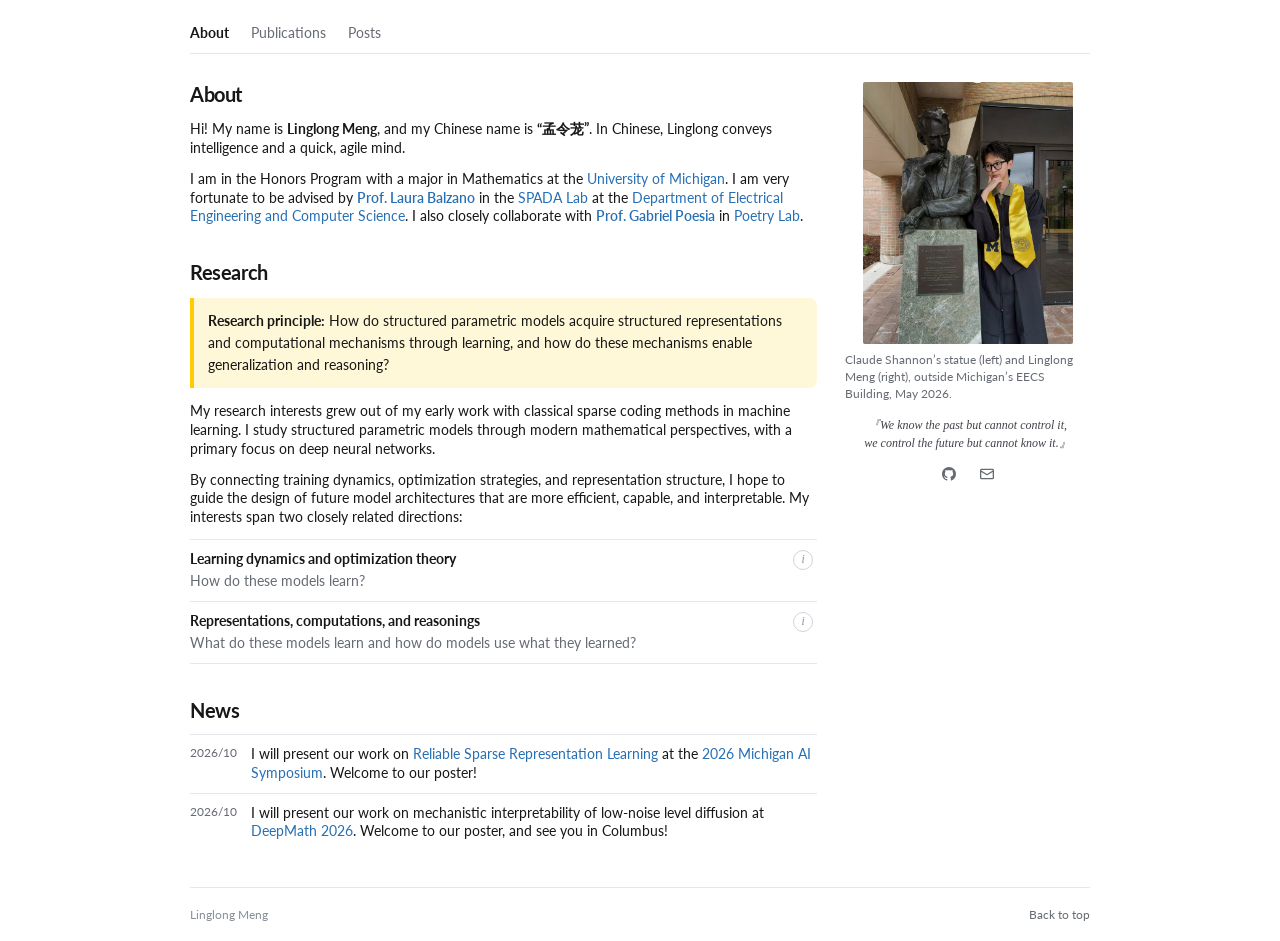
==== commit 2db35d83: "Remove the blog and its homepage links" ====
--- a/index.html
+++ b/index.html
@@ -51,7 +51,7 @@
             <span>『We know the past but cannot control it,</span>
             <span>we control the future but cannot know it.』</span>
           </p>
-          <nav class="profile-links" aria-label="Profile links">
+          <div class="profile-links" aria-label="Contact links">
             <a
               class="profile-icon-link github-link"
               href="https://github.com/Hideonb8sh"
@@ -76,29 +76,7 @@
                 aria-hidden="true"
               ></span>
             </a>
-            <a
-              class="profile-icon-link"
-              href="blog.html"
-              aria-label="Blog"
-              title="Blog"
-            >
-              <svg
-                aria-hidden="true"
-                focusable="false"
-                width="14"
-                height="14"
-                viewBox="0 0 16 16"
-                fill="none"
-                stroke="currentColor"
-                stroke-width="1.4"
-                stroke-linecap="round"
-                stroke-linejoin="round"
-              >
-                <path d="M4 1.75h8.5v12.5H4a1.5 1.5 0 0 1-1.5-1.5v-9.5A1.5 1.5 0 0 1 4 1.75Z" />
-                <path d="M2.5 12.75A1.5 1.5 0 0 1 4 11.25h8.5M5.5 5h4m-4 2.75h4" />
-              </svg>
-            </a>
-          </nav>
+          </div>
         </aside>
 
       </div>
@@ -108,7 +86,6 @@
           <a class="active" href="#about" aria-current="page">About</a>
           <a href="publications.html">Publications</a>
           <a href="posts.html">Posts</a>
-          <a href="#blog">Blog</a>
         </nav>
 
         <main id="main-content">
@@ -257,11 +234,6 @@
             </div>
           </section>
 
-          <section class="panel" id="blog" aria-labelledby="blog-title">
-            <h2 class="panel-title" id="blog-title">Blog</h2>
-            <p>Notes on mathematics, machine learning, and research.</p>
-            <p><a href="blog.html">Visit the blog</a></p>
-          </section>
         </main>
       </div>
 
